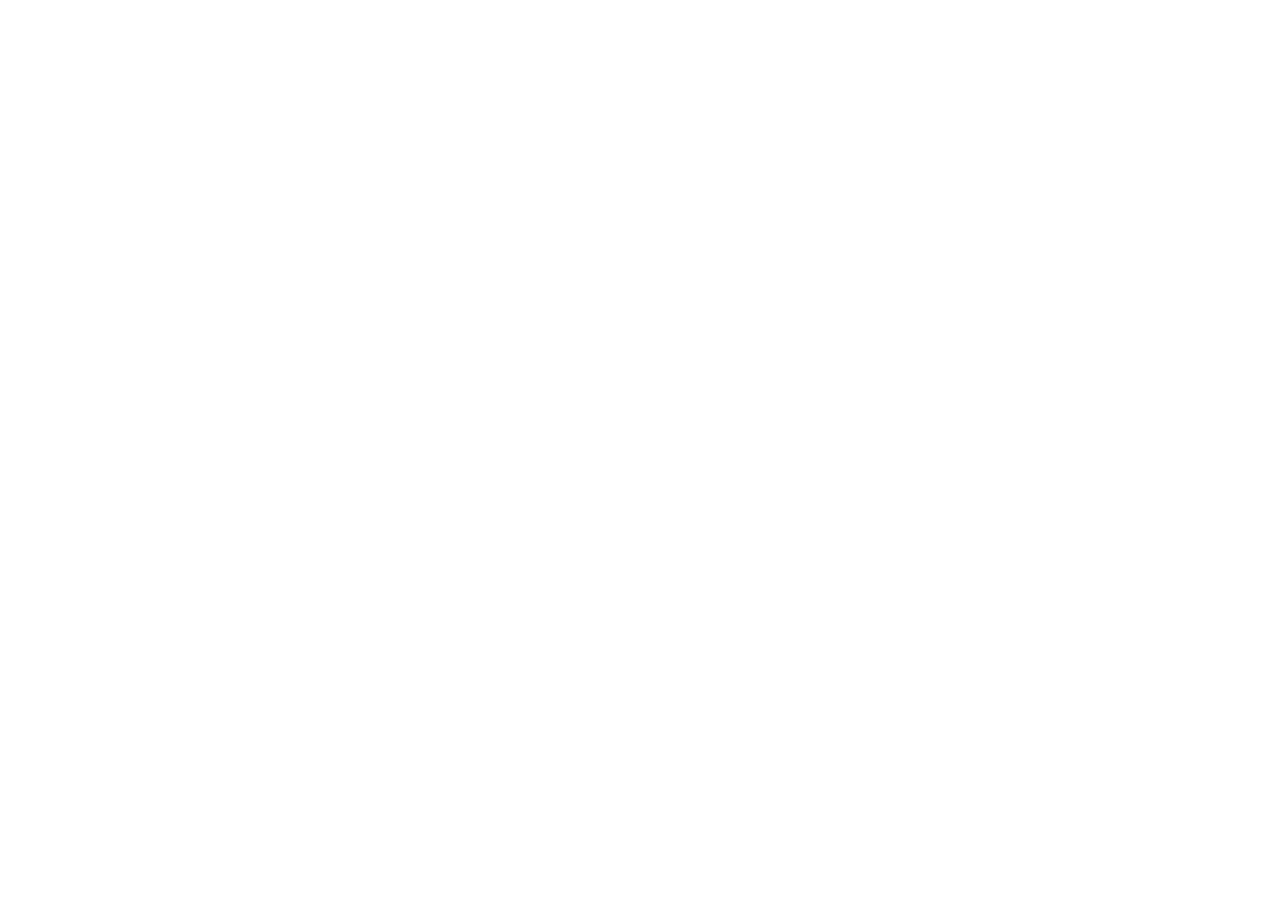
==== contact.html @ 31ed4f44 "Init : création du dépôt, arborescence des fichiers et structure HTML de base" ====
<!DOCTYPE html>
<html lang="fr">
<head>
 <meta charset="UTF-8">
 <meta name="viewport" content="width=device-width, initial-scale=1.0">
 <title>AfriConnect Summit — Contact</title>

 <!--CSS-->
 <link rel="stylesheet"href="css/stylesheet">
</head>

<body>
    <header></header>
    
    <nav></nav>

    <main>
        <section></section>
        <section>
            <form>

            </form>
        </section>
    </main>

    <footer></footer>

    <!--JavaScript-->
    <script src="js/main.js"></script>
</body>
</html>
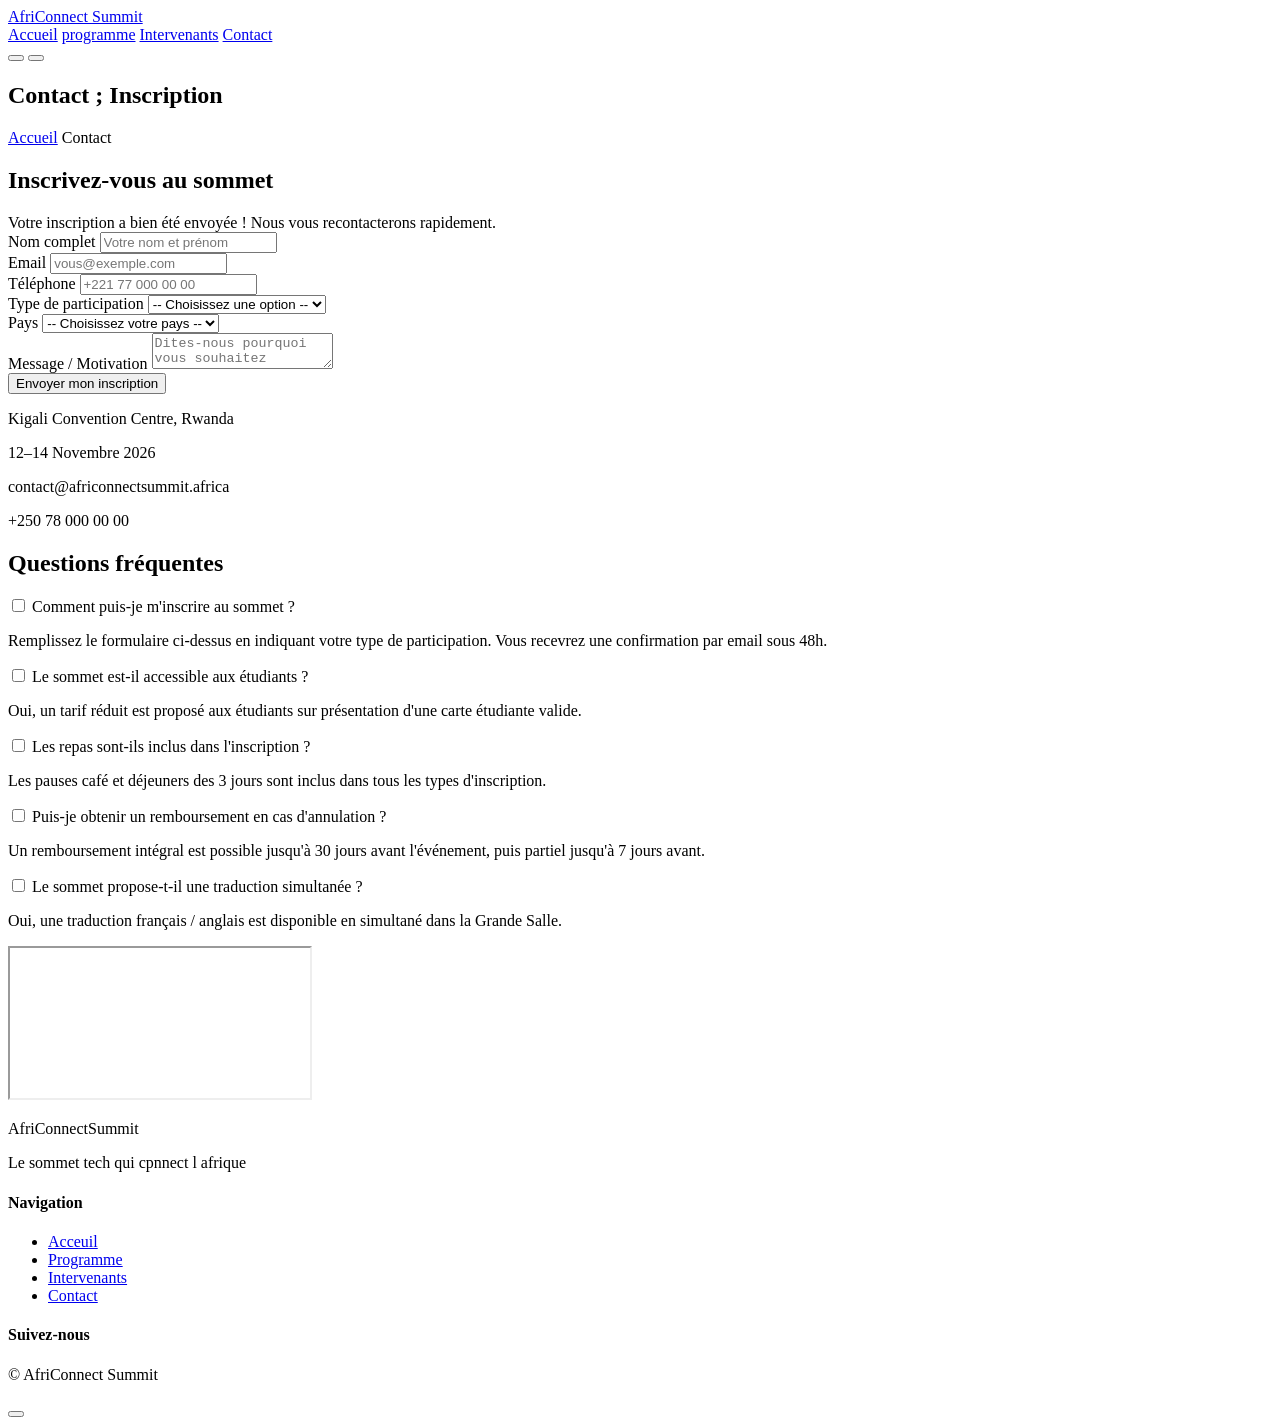
==== commit b2227948: "HTML : structure complete des 4 pages avec sections et contenu texte" ====
--- a/contact.html
+++ b/contact.html
@@ -10,20 +10,262 @@
 </head>
 
 <body>
-    <header></header>
-    
-    <nav></nav>
+    
+    <header class="navbar"id="navbar">
+        <div class="container navbar-inner">
+
+            <a href="index.html"class="logo">AfriConnect <span>Summit</span></a>
+
+    
+    <nav class="nav-links" id="navlinks">
+
+        <a href="index.html" class="active">Accueil</a>
+          <a href="programme.html" >programme</a>
+            <a href="intervenants.html">Intervenants</a>
+              <a href="contact.html">Contact</a>
+
+    </nav>
+    <div class="nav-buttons">
+        <!--Bouton dark/light mode-->
+        <button id="themeBtn" aria-label="changer de theme">
+            <i class="bi bi-moon-stars"></i>
+        </button>
+        <!--Bouton menu mobile(humburger)-->
+        <button id="themeBtn" aria-label="ouvrir le menu">
+             <i class="bi bi-list"></i>
+        </button>
+
+
+    </div>
+    </div>
+    
+    </header>
+
 
     <main>
-        <section></section>
+        <!-- ============================
+         BANNIÈRE INTERNE + FIL D'ARIANE
+         ============================ -->
+    <section class="hero-interne">
+      <div class="container">
+        <h1>Contact ; Inscription</h1>
+        <p class="breadcrumb">
+          <a href="index.html">Accueil</a>  Contact
+        </p>
+      </div>
+    </section>
+
         <section>
-            <form>
-
-            </form>
+            <div class="container contact-grid">
+
+        <!-- Colonne gauche : formulaire -->
+        <div class="contact-form-col">
+          <h2>Inscrivez-vous au sommet</h2>
+
+          <!-- Message affiché après une soumission réussie -->
+          <div class="success-message" id="successMessage">
+            <i class="bi bi-check-circle"></i>
+            Votre inscription a bien été envoyée ! Nous vous recontacterons rapidement.
+          </div>
+            
+<form id="contactForm" novalidate>
+
+            <div class="form-group">
+              <label for="name">Nom complet</label>
+              <input type="text" id="name" name="name" placeholder="Votre nom et prénom">
+              <span class="error-message"></span>
+            </div>
+
+            <div class="form-group">
+              <label for="email">Email</label>
+              <input type="email" id="email" name="email" placeholder="vous@exemple.com">
+              <span class="error-message"></span>
+            </div>
+
+            <div class="form-group">
+              <label for="phone">Téléphone</label>
+              <input type="tel" id="phone" name="phone" placeholder="+221 77 000 00 00">
+              <span class="error-message"></span>
+            </div>
+
+            <div class="form-group">
+              <label for="participation">Type de participation</label>
+              <select id="participation" name="participation">
+                <option value="">-- Choisissez une option --</option>
+                <option value="participant">Participant</option>
+                <option value="intervenant">Intervenant</option>
+                <option value="sponsor">Sponsor</option>
+                <option value="presse">Presse / Média</option>
+                <option value="benevole">Bénévole</option>
+              </select>
+              <span class="error-message"></span>
+            </div>
+
+            <div class="form-group">
+              <label for="country">Pays</label>
+              <select id="country" name="country">
+                <option value="">-- Choisissez votre pays --</option>
+                <option value="senegal">Sénégal</option>
+                <option value="cote-ivoire">Côte d'Ivoire</option>
+                <option value="ghana">Ghana</option>
+                <option value="nigeria">Nigeria</option>
+                <option value="kenya">Kenya</option>
+                <option value="rwanda">Rwanda</option>
+                <option value="tunisie">Niger</option>
+                <option value="cameroun">Cameroun</option>
+  
+                <option value="afrique-sud">Afrique du Sud</option>
+               
+              </select>
+              <span class="error-message"></span>
+            </div>
+
+            <div class="form-group">
+              <label for="message">Message / Motivation</label>
+              <textarea id="message" name="message" placeholder="Dites-nous pourquoi vous souhaitez participer (20 caractères minimum)"></textarea>
+              <span class="error-message"></span>
+            </div>
+
+            <button type="submit" class="btn btn-primary btn-block">Envoyer mon inscription</button>
+          </form>
+        </div>
+
+          <!-- Colonne droite : informations pratiques -->
+        <div class="contact-info-col">
+          <div class="info-box">
+            <p><i class="bi bi-geo-alt"></i> Kigali Convention Centre, Rwanda</p>
+            <p><i class="bi bi-calendar-event"></i> 12–14 Novembre 2026</p>
+            <p><i class="bi bi-envelope"></i> contact@africonnectsummit.africa</p>
+            <p><i class="bi bi-telephone"></i> +250 78 000 00 00</p>
+          </div>
+        </div>
+
+      </div>
+            
         </section>
+         <!-- ============================
+         FAQ — ACCORDÉON EN CSS PUR
+         ============================ -->
+    <section>
+      <div class="container">
+        <h2>Questions fréquentes</h2>
+
+        <div class="faq-list">
+
+          <div class="faq-item">
+            <input type="checkbox" id="faq1" class="faq-toggle">
+            <label for="faq1" class="faq-question">
+              Comment puis-je m'inscrire au sommet ?
+              <i class="bi bi-chevron-down"></i>
+            </label>
+            <div class="faq-answer">
+              <p>Remplissez le formulaire ci-dessus en indiquant votre type de participation. Vous recevrez une confirmation par email sous 48h.</p>
+            </div>
+          </div>
+
+          <div class="faq-item">
+            <input type="checkbox" id="faq2" class="faq-toggle">
+            <label for="faq2" class="faq-question">
+              Le sommet est-il accessible aux étudiants ?
+              <i class="bi bi-chevron-down"></i>
+            </label>
+            <div class="faq-answer">
+              <p>Oui, un tarif réduit est proposé aux étudiants sur présentation d'une carte étudiante valide.</p>
+            </div>
+          </div>
+
+          <div class="faq-item">
+            <input type="checkbox" id="faq3" class="faq-toggle">
+            <label for="faq3" class="faq-question">
+              Les repas sont-ils inclus dans l'inscription ?
+              <i class="bi bi-chevron-down"></i>
+            </label>
+            <div class="faq-answer">
+              <p>Les pauses café et déjeuners des 3 jours sont inclus dans tous les types d'inscription.</p>
+            </div>
+          </div>
+
+          <div class="faq-item">
+            <input type="checkbox" id="faq4" class="faq-toggle">
+            <label for="faq4" class="faq-question">
+              Puis-je obtenir un remboursement en cas d'annulation ?
+              <i class="bi bi-chevron-down"></i>
+            </label>
+            <div class="faq-answer">
+              <p>Un remboursement intégral est possible jusqu'à 30 jours avant l'événement, puis partiel jusqu'à 7 jours avant.</p>
+            </div>
+          </div>
+
+          <div class="faq-item">
+            <input type="checkbox" id="faq5" class="faq-toggle">
+            <label for="faq5" class="faq-question">
+              Le sommet propose-t-il une traduction simultanée ?
+              <i class="bi bi-chevron-down"></i>
+            </label>
+            <div class="faq-answer">
+              <p>Oui, une traduction français / anglais est disponible en simultané dans la Grande Salle.</p>
+            </div>
+          </div>
+
+        </div>
+
+        <!-- ============================
+             CARTE GOOGLE MAPS
+             ============================ -->
+        <div class="map-wrapper">
+          <iframe
+            src="https://www.google.com/maps?q=Kigali+Convention+Centre,+Rwanda&output=embed"
+            title="Localisation du Kigali Convention Centre"
+            loading="lazy"
+            allowfullscreen>
+          </iframe>
+        </div>
+
+      </div>
+    </section>
     </main>
 
-    <footer></footer>
+    <!--Footer-->
+
+    
+<footer class="footer">
+        <div class="container footer-grid">
+            <div>
+                <p class="Logo">AfriConnect<span>Summit</span></p>
+                <p>Le sommet tech qui cpnnect l afrique</p>
+
+
+            </div>
+        </div>
+        <div>
+            <h4>Navigation</h4>
+            <ul>
+                <li><a href="index.html">Acceuil</a></li>
+                 <li><a href="programme.html">Programme</a></li>
+                  <li><a href="intervenants.html">Intervenants</a></li>
+                   <li><a href="contact.html">Contact</a></li>
+
+            </ul>
+        </div>
+        <div>
+            <h4>Suivez-nous</h4>
+            <div class="socials">
+                <a href="#" aria-label="Twitter"><i class="bi bi-twitter-x"></i></a>
+                 <a href="#" aria-label="Linkedin"><i class="bi bi-linkedin"></i></a>
+                  <a href="#" aria-label="Instagram"><i class="bi bi-instagram"></i></a>
+            </div>
+        </div>
+
+        <p class="copyright">&copy <span id="year"></span>AfriConnect Summit</p>
+
+    
+
+    <!--Bouton retour en haut-->
+    <button id="backToTop" aria-label="Retour en haut">
+        <i class="bi bi-arrow-up"></i>
+    </button>
+
+    </footer>
 
     <!--JavaScript-->
     <script src="js/main.js"></script>
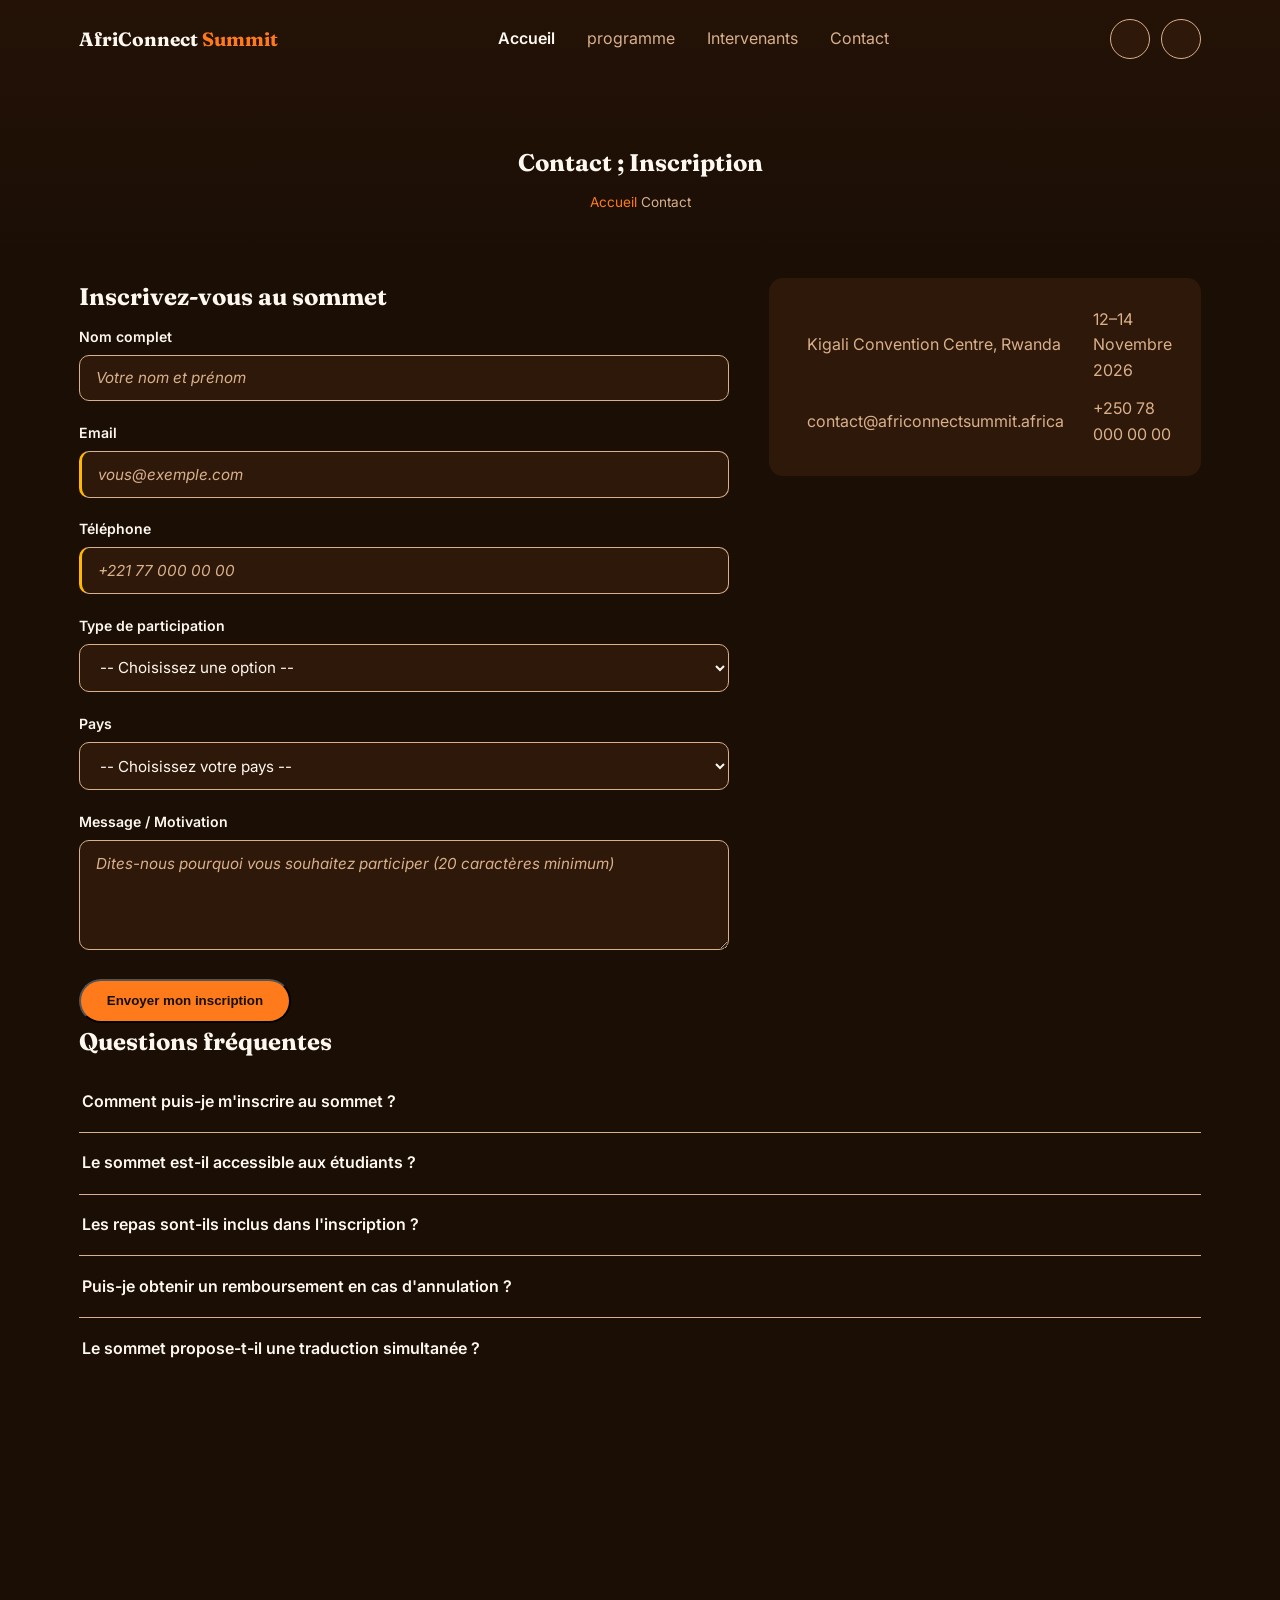
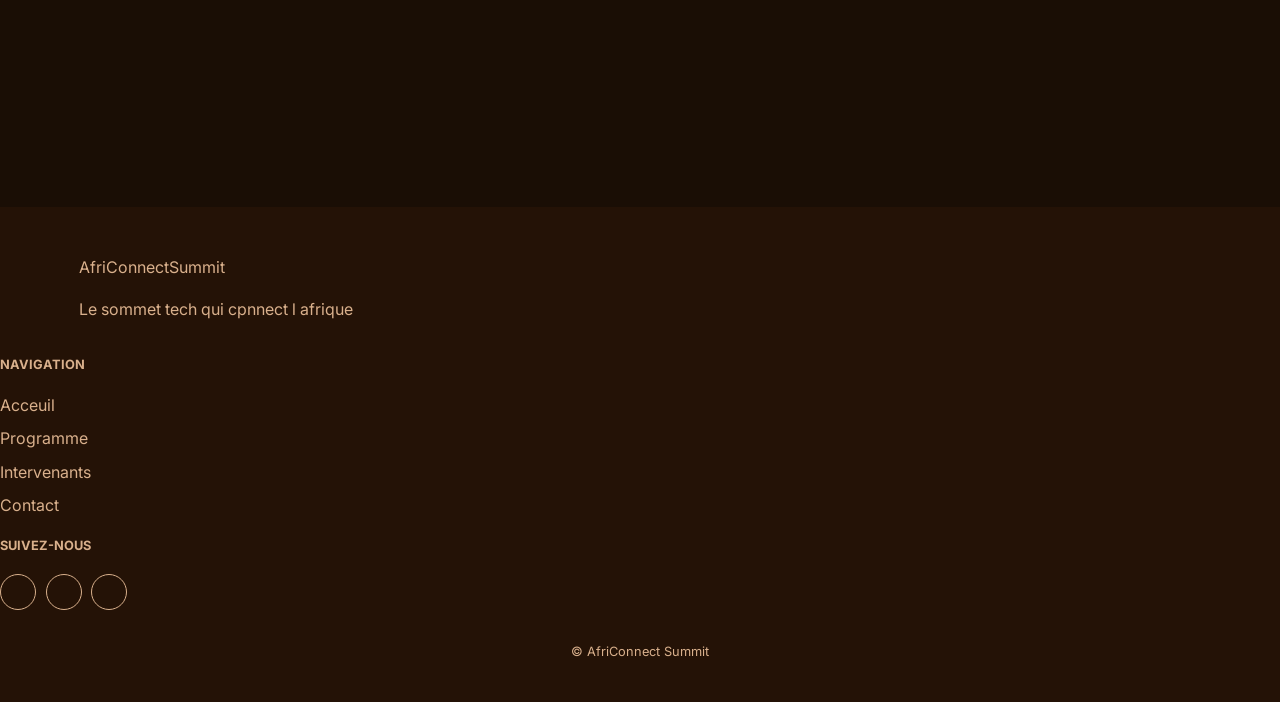
==== commit 5900b0f6: "CSS: mise en place complete des 4 pages,variables, responsive et palette de couleurs" ====
--- a/contact.html
+++ b/contact.html
@@ -6,7 +6,7 @@
  <title>AfriConnect Summit — Contact</title>
 
  <!--CSS-->
- <link rel="stylesheet"href="css/stylesheet">
+ <link rel="stylesheet"href="css/style.css">
 </head>
 
 <body>
--- a/css/style.css
+++ b/css/style.css
@@ -0,0 +1,548 @@
+/* ==========================================================
+   AfriConnect Summit — style.css
+   Palette : fond brun chocolat/blanc + accent orange vif + accent ambre
+   Polices : Fraunces (titres) + Inter (texte)
+   ========================================================== */
+
+@import url('https://fonts.googleapis.com/css2?family=Fraunces:wght@600;700&family=Inter:wght@400;600;700&display=swap');
+
+/* ----------------------------------------------------------
+   1. VARIABLES CSS
+   ---------------------------------------------------------- */
+:root {
+  --bg: #1a0e05;            /* fond brun chocolat foncé */
+  --bg-alt: #241206;        /* fond des sections alternées */
+  --surface: #2e1809;       /* fond des cartes */
+  --text: #fff8f0;          /* texte principal (blanc chaud) */
+  --text-muted: #d9b08c;    /* texte secondaire (tan clair) */
+  --primary: #ff7a1a;       /* orange vif (accent principal) */
+  --secondary: #ffb703;     /* ambre / orange clair (accent secondaire) */
+  --radius: 14px;
+  --transition: 0.25s ease;
+}
+
+/* Mode clair : blanc pur */
+body.light {
+  --bg: #ffffff;
+  --bg-alt: #fff4ea;
+  --surface: #fff8f2;
+  --text: #2b1608;
+  --text-muted: #8a5a34;
+}
+
+/* ----------------------------------------------------------
+   2. RESET DE BASE
+   ---------------------------------------------------------- */
+* { box-sizing: border-box; }
+
+body {
+  margin: 0;
+  font-family: 'Inter', sans-serif;
+  background: var(--bg);
+  color: var(--text);
+  line-height: 1.6;
+  transition: background var(--transition), color var(--transition);
+}
+
+h1, h2, h3 { font-family: 'Fraunces', serif; margin: 0 0 0.6rem; }
+p { margin: 0 0 1rem; color: var(--text-muted); }
+img { max-width: 100%; display: block; border-radius: var(--radius); }
+a { color: inherit; text-decoration: none; }
+ul { list-style: none; padding: 0; margin: 0; }
+
+.container { max-width: 1160px; margin: 0 auto; padding: 0 1.2rem; }
+
+.btn {
+  display: inline-block;
+  padding: 0.8rem 1.6rem;
+  border-radius: 999px;
+  font-weight: 600;
+  transition: transform var(--transition), background var(--transition);
+}
+.btn:hover { transform: translateY(-2px); }
+.btn-primary { background: var(--primary); color: #14100a; }
+.btn-ghost { border: 1px solid var(--text-muted); }
+
+/* ----------------------------------------------------------
+   3. NAVBAR
+   ---------------------------------------------------------- */
+.navbar {
+  position: fixed;
+  top: 0; left: 0; right: 0;
+  z-index: 100;
+  padding: 1.2rem 0;
+  transition: background var(--transition), box-shadow var(--transition);
+}
+.navbar.scrolled { background: var(--bg); box-shadow: 0 4px 20px rgba(0,0,0,0.25); }
+.navbar-inner { display: flex; align-items: center; justify-content: space-between; }
+
+.logo { font-family: 'Fraunces', serif; font-weight: 700; font-size: 1.2rem; }
+.logo span { color: var(--primary); }
+
+.nav-links { display: flex; gap: 2rem; }
+.nav-links a { color: var(--text-muted); transition: color var(--transition); }
+.nav-links a:hover, .nav-links a.active { color: var(--text); }
+
+.nav-buttons { display: flex; gap: 0.7rem; }
+#themeBtn, #menuBtn {
+  width: 40px; height: 40px;
+  border-radius: 50%;
+  border: 1px solid var(--text-muted);
+  background: var(--surface);
+  color: var(--text);
+  cursor: pointer;
+}
+#menuBtn { display: none; }
+
+/* ----------------------------------------------------------
+   4. HERO
+   ---------------------------------------------------------- */
+.hero {
+  min-height: 100vh;
+  display: flex;
+  align-items: center;
+  padding-top: 6rem;
+  background: linear-gradient(180deg, var(--bg-alt), var(--bg));
+}
+.hero-inner { display: flex; flex-wrap: wrap; gap: 3rem; align-items: center; }
+.hero-text { flex: 1 1 480px; }
+
+.tag {
+  color: var(--primary);
+  font-weight: 700;
+  font-size: 0.85rem;
+  letter-spacing: 0.1em;
+  text-transform: uppercase;
+}
+.hero-text h1 { font-size: clamp(2.2rem, 5vw, 3.6rem); }
+.hero-btns { display: flex; gap: 1rem; margin-top: 1.5rem; flex-wrap: wrap; }
+
+.countdown-box {
+  flex: 1 1 340px;
+  background: var(--surface);
+  border-radius: 20px;
+  padding: 1.5rem;
+}
+.countdown-title {
+  font-size: 0.85rem;
+  text-transform: uppercase;
+  letter-spacing: 0.1em;
+  color: var(--text-muted);
+}
+.countdown {
+  display: grid;
+  grid-template-columns: repeat(4, 1fr);
+  gap: 0.8rem;
+  text-align: center;
+}
+.flap { background: var(--bg-alt); border-radius: var(--radius); padding: 1rem 0.3rem; }
+.flap span {
+  display: block;
+  font-family: 'Fraunces', serif;
+  font-size: 1.8rem;
+  font-weight: 700;
+  color: var(--primary);
+}
+.flap small { font-size: 0.65rem; color: var(--text-muted); text-transform: uppercase; }
+
+/* ----------------------------------------------------------
+   5. CHIFFRES CLÉS
+   ---------------------------------------------------------- */
+.stats { background: var(--bg-alt); padding: 5rem 0; }
+.stats-grid {
+  display: grid;
+  grid-template-columns: repeat(4, 1fr);
+  gap: 2rem;
+  text-align: center;
+}
+.stat-number {
+  font-family: 'Fraunces', serif;
+  font-size: 2.4rem;
+  font-weight: 700;
+  color: var(--primary);
+  display: block;
+}
+
+/* ----------------------------------------------------------
+   6. POURQUOI PARTICIPER
+   ---------------------------------------------------------- */
+.why { padding: 5rem 0; }
+.why-grid { display: flex; flex-wrap: wrap; gap: 1.5rem; margin-top: 2rem; }
+.why-card {
+  flex: 1 1 260px;
+  background: var(--surface);
+  border-radius: var(--radius);
+  padding: 1.8rem;
+  transition: transform var(--transition);
+}
+.why-card:hover { transform: translateY(-4px); }
+.why-card i { font-size: 1.6rem; color: var(--secondary); }
+
+/* ----------------------------------------------------------
+   7. INTERVENANTS
+   ---------------------------------------------------------- */
+.speakers { padding: 5rem 0; background: var(--bg-alt); }
+.speakers-grid {
+  display: grid;
+  grid-template-columns: repeat(4, 1fr);
+  gap: 1.5rem;
+  margin-top: 2rem;
+}
+.speaker-card {
+  background: var(--surface);
+  border-radius: var(--radius);
+  padding: 1rem;
+  text-align: center;
+  transition: transform var(--transition), box-shadow var(--transition);
+}
+.speaker-card:hover { transform: translateY(-5px); box-shadow: 0 12px 30px rgba(0,0,0,0.25); }
+.speaker-card img { aspect-ratio: 1/1; object-fit: cover; margin-bottom: 0.8rem; }
+
+.see-more { text-align: center; margin-top: 2rem; }
+.see-more a { color: var(--primary); font-weight: 600; }
+
+/* ----------------------------------------------------------
+   8. SPONSORS
+   ---------------------------------------------------------- */
+.sponsors { padding: 5rem 0; text-align: center; }
+.tier-label { text-transform: uppercase; letter-spacing: 0.1em; font-size: 0.75rem; margin-top: 1.5rem; }
+.sponsor-row { display: flex; flex-wrap: wrap; justify-content: center; gap: 1rem; }
+.sponsor-row span { background: var(--surface); border-radius: var(--radius); padding: 0.8rem 1.4rem; }
+.tier-or span { font-size: 1.2rem; padding: 1.2rem 2rem; }
+.tier-argent span { font-size: 1rem; }
+.tier-bronze span { font-size: 0.85rem; opacity: 0.8; }
+
+/* ----------------------------------------------------------
+   9. FOOTER
+   ---------------------------------------------------------- */
+.footer { background: var(--bg-alt); padding: 3rem 0 1.5rem; }
+.footer-grid { display: flex; flex-wrap: wrap; gap: 2rem; justify-content: space-between; }
+.footer h4 { font-size: 0.8rem; text-transform: uppercase; color: var(--text-muted); }
+.footer ul li { margin-bottom: 0.5rem; }
+.footer a { color: var(--text-muted); }
+.footer a:hover { color: var(--primary); }
+
+.socials { display: flex; gap: 0.6rem; }
+.socials a {
+  width: 36px; height: 36px;
+  border: 1px solid var(--text-muted);
+  border-radius: 50%;
+  display: flex; align-items: center; justify-content: center;
+}
+
+.copyright { text-align: center; margin-top: 2rem; font-size: 0.8rem; }
+
+#backToTop {
+  position: fixed;
+  bottom: 1.5rem; right: 1.5rem;
+  width: 46px; height: 46px;
+  border-radius: 50%;
+  border: none;
+  background: var(--primary);
+  color: #14100a;
+  cursor: pointer;
+  display: none;
+}
+
+/* ----------------------------------------------------------
+   10. RESPONSIVE
+   ---------------------------------------------------------- */
+@media (max-width: 768px) {
+  .nav-links {
+    display: none;
+    position: absolute;
+    top: 100%; left: 0; right: 0;
+    background: var(--bg);
+    flex-direction: column;
+    padding: 1.5rem;
+    gap: 1.2rem;
+  }
+  .nav-links.open { display: flex; }
+  #menuBtn { display: block; }
+  .stats-grid { grid-template-columns: repeat(2, 1fr); }
+  .speakers-grid { grid-template-columns: repeat(2, 1fr); }
+}
+
+@media (max-width: 480px) {
+  .speakers-grid { grid-template-columns: 1fr; }
+  .countdown { gap: 0.4rem; }
+  .flap span { font-size: 1.3rem; }
+}
+
+/* ----------------------------------------------------------
+   11. PAGES INTERNES
+   ---------------------------------------------------------- */
+.hero-interne {
+  padding: 9rem 0 3rem;
+  text-align: center;
+  background: linear-gradient(180deg, var(--bg-alt), var(--bg));
+}
+.breadcrumb { font-size: 0.85rem; color: var(--text-muted); margin-top: 0.5rem; }
+.breadcrumb a { color: var(--primary); }
+
+/* ----------------------------------------------------------
+   12. FILTRES D'INTERVENANTS
+   ---------------------------------------------------------- */
+.filters { display: flex; flex-wrap: wrap; justify-content: center; gap: 0.8rem; margin: 2rem 0 3rem; }
+.filter-btn {
+  padding: 0.6rem 1.3rem;
+  border-radius: 999px;
+  border: 1px solid var(--text-muted);
+  background: transparent;
+  color: var(--text);
+  cursor: pointer;
+  font-family: 'Inter', sans-serif;
+  font-size: 0.9rem;
+  transition: background var(--transition), border-color var(--transition), color var(--transition);
+}
+.filter-btn:hover { border-color: var(--primary); }
+.filter-btn.active {
+  background: var(--primary);
+  border-color: var(--primary);
+  color: #14100a;
+  font-weight: 600;
+}
+
+/* ----------------------------------------------------------
+   13. GRILLE DE 9 INTERVENANTS
+   ---------------------------------------------------------- */
+.all-speakers-grid { display: grid; grid-template-columns: repeat(3, 1fr); gap: 1.6rem; padding-bottom: 4rem; }
+.all-speakers-grid .speaker-card:hover { transform: translateY(-6px); box-shadow: 0 14px 34px rgba(0,0,0,0.28); }
+.speaker-tag {
+  display: inline-block;
+  margin-top: 0.4rem;
+  font-size: 0.7rem;
+  text-transform: uppercase;
+  letter-spacing: 0.08em;
+  color: var(--secondary);
+}
+
+@media (max-width: 768px) { .all-speakers-grid { grid-template-columns: repeat(2, 1fr); } }
+@media (max-width: 480px) { .all-speakers-grid { grid-template-columns: 1fr; } }
+@media (min-width: 1200px) { .hero-inner { gap: 5rem; } }
+
+/* ----------------------------------------------------------
+   14. APPARITION AU SCROLL
+   ---------------------------------------------------------- */
+.reveal { opacity: 0; transform: translateY(20px); transition: opacity 0.7s ease, transform 0.7s ease; }
+.reveal.is-visible { opacity: 1; transform: translateY(0); }
+
+/* ----------------------------------------------------------
+   15. ONGLETS DU PROGRAMME
+   ---------------------------------------------------------- */
+.tabs { display: flex; justify-content: center; gap: 0.8rem; margin: 2rem 0; }
+.tab-btn {
+  padding: 0.7rem 1.6rem;
+  border-radius: 999px;
+  border: 1px solid var(--text-muted);
+  background: transparent;
+  color: var(--text);
+  cursor: pointer;
+  font-family: 'Inter', sans-serif;
+  font-weight: 600;
+  transition: background var(--transition), border-color var(--transition), color var(--transition);
+}
+.tab-btn.active { background: var(--primary); border-color: var(--primary); color: #14100a; }
+
+.day-panel { display: none; }
+.day-panel.active { display: block; }
+
+.schedule-table {
+  width: 100%;
+  border-collapse: collapse;
+  background: var(--surface);
+  border-radius: var(--radius);
+  overflow: hidden;
+}
+.schedule-table th, .schedule-table td { padding: 0.9rem 1rem; text-align: left; font-size: 0.9rem; }
+.schedule-table thead { background: var(--primary); color: #14100a; }
+.schedule-table tbody tr:nth-child(even) { background: var(--bg-alt); }
+
+/* ----------------------------------------------------------
+   16. THÉMATIQUES (grille 2x2)
+   ---------------------------------------------------------- */
+.thematics-grid { display: grid; grid-template-columns: repeat(2, 1fr); gap: 1.5rem; margin-top: 2rem; }
+.thematic-card {
+  background: var(--surface);
+  border-radius: var(--radius);
+  padding: 1.8rem;
+  transition: transform var(--transition);
+}
+.thematic-card:hover { transform: translateY(-4px); }
+.thematic-card i { font-size: 1.6rem; color: var(--secondary); margin-bottom: 0.6rem; display: block; }
+
+@media (max-width: 768px) {
+  .thematics-grid { grid-template-columns: 1fr; }
+  .schedule-table { font-size: 0.8rem; }
+  .schedule-table th, .schedule-table td { padding: 0.6rem 0.5rem; }
+}
+
+/* ----------------------------------------------------------
+   17. PAGE CONTACT
+   ---------------------------------------------------------- */
+.contact-grid { display: flex; flex-wrap: wrap; gap: 2.5rem; align-items: flex-start; }
+.contact-form-col { flex: 1 1 560px; }
+.contact-info-col { flex: 1 1 320px; }
+
+.form-group { margin-bottom: 1.3rem; }
+.form-group label { display: block; margin-bottom: 0.4rem; font-size: 0.88rem; font-weight: 600; }
+.form-group input, .form-group select, .form-group textarea {
+  width: 100%;
+  padding: 0.8rem 1rem;
+  border-radius: 10px;
+  border: 1px solid var(--text-muted);
+  background: var(--surface);
+  color: var(--text);
+  font-family: 'Inter', sans-serif;
+  font-size: 0.95rem;
+  transition: border-color var(--transition);
+}
+.form-group textarea { resize: vertical; min-height: 110px; }
+.form-group input:focus, .form-group select:focus, .form-group textarea:focus {
+  outline: none;
+  border-color: var(--secondary);
+}
+.form-group input.valid, .form-group select.valid, .form-group textarea.valid { border-color: #2fbf71; }
+.form-group input.invalid, .form-group select.invalid, .form-group textarea.invalid { border-color: #e2513f; }
+
+.error-message { display: none; color: #e2513f; font-size: 0.8rem; margin-top: 0.35rem; }
+.form-group.has-error .error-message { display: block; }
+
+.success-message {
+  display: none;
+  background: rgba(255, 183, 3, 0.15);
+  border: 1px solid var(--secondary);
+  color: var(--text);
+  padding: 1rem 1.2rem;
+  border-radius: var(--radius);
+  margin-bottom: 1.3rem;
+}
+.success-message.show { display: block; }
+
+.info-box { background: var(--surface); border-radius: var(--radius); padding: 1.8rem; margin-bottom: 1.5rem; }
+.info-box p { display: flex; align-items: center; gap: 0.6rem; margin-bottom: 0.8rem; }
+.info-box i { color: var(--primary); }
+
+/* ----------------------------------------------------------
+   18. FAQ — ACCORDÉON EN CSS PUR
+   ---------------------------------------------------------- */
+.faq-item { border-bottom: 1px solid var(--text-muted); }
+.faq-toggle { display: none; }
+.faq-question { display: flex; justify-content: space-between; align-items: center; padding: 1.1rem 0.2rem; cursor: pointer; font-weight: 600; }
+.faq-question i { transition: transform 0.3s ease; }
+.faq-answer { max-height: 0; overflow: hidden; transition: max-height 0.4s ease; }
+.faq-answer p { padding: 0 0.2rem 1.1rem; }
+.faq-toggle:checked ~ .faq-answer { max-height: 300px; }
+.faq-toggle:checked ~ .faq-question i { transform: rotate(180deg); }
+
+/* ----------------------------------------------------------
+   19. CARTE GOOGLE MAPS
+   ---------------------------------------------------------- */
+.map-wrapper { border-radius: var(--radius); overflow: hidden; margin-top: 3rem; }
+.map-wrapper iframe { width: 100%; height: 380px; border: 0; display: block; }
+
+@media (max-width: 768px) { .contact-grid { flex-direction: column; } }
+
+/* ==========================================================
+   20. SÉLECTEURS AVANCÉS
+   ========================================================== */
+.faq-list > .faq-item:last-child { border-bottom: none; }
+.hero-interne h1 + .breadcrumb { animation: fadeInDown 0.6s ease both; animation-delay: 0.15s; }
+.filter-btn.active ~ .filter-btn { opacity: 0.7; }
+input[type="email"], input[type="tel"] { border-left: 3px solid var(--secondary); }
+.filter-btn:not(.active) { opacity: 0.75; }
+.all-speakers-grid .speaker-card:nth-child(3n+2) { transform: translateY(10px); }
+.all-speakers-grid .speaker-card:nth-child(3n+2):hover { transform: translateY(4px); }
+.nav-links a:first-child { font-weight: 600; }
+
+/* ==========================================================
+   21. PSEUDO-ÉLÉMENTS
+   ========================================================== */
+::selection { background: var(--primary); color: #14100a; }
+.form-group input::placeholder, .form-group textarea::placeholder { color: var(--text-muted); font-style: italic; }
+.hero-desc::first-letter {
+  font-family: 'Fraunces', serif;
+  font-size: 1.8em;
+  font-weight: 700;
+  color: var(--primary);
+}
+.why-card { position: relative; overflow: hidden; }
+.why-card::before {
+  content: "”";
+  position: absolute;
+  top: -0.6rem;
+  right: 0.8rem;
+  font-family: 'Fraunces', serif;
+  font-size: 5rem;
+  color: var(--primary);
+  opacity: 0.12;
+  pointer-events: none;
+}
+.check-list { list-style: disc; padding-left: 1.2rem; }
+.check-list li { margin-bottom: 0.5rem; color: var(--text-muted); }
+.check-list li::marker { color: var(--secondary); font-size: 1.1em; }
+
+/* ==========================================================
+   22. POSITIONNEMENT AVANCÉ
+   ========================================================== */
+.tabs {
+  position: sticky;
+  top: 80px;
+  background: var(--bg);
+  z-index: 10;
+  padding-top: 1rem;
+  padding-bottom: 1rem;
+}
+
+/* ==========================================================
+   23. GRID AVANCÉ : grid-template-areas
+   ========================================================== */
+.info-box {
+  display: grid;
+  grid-template-areas:
+    "loc   date"
+    "email phone";
+  gap: 0.8rem 1.2rem;
+}
+.info-box .info-loc   { grid-area: loc; }
+.info-box .info-date  { grid-area: date; }
+.info-box .info-email { grid-area: email; }
+.info-box .info-phone { grid-area: phone; }
+.info-box p { margin: 0; }
+
+@media (max-width: 480px) {
+  .info-box { grid-template-areas: "loc" "date" "email" "phone"; }
+}
+
+/* ==========================================================
+   24. ANIMATIONS CSS PURES
+   ========================================================== */
+@keyframes fadeInDown {
+  from { opacity: 0; transform: translateY(-12px); }
+  to   { opacity: 1; transform: translateY(0); }
+}
+.hero-interne h1 { animation: fadeInDown 0.6s ease both; }
+
+@keyframes glow {
+  0%, 100% { text-shadow: 0 0 0 transparent; }
+  50%      { text-shadow: 0 0 12px rgba(255, 122, 26, 0.6); }
+}
+.tag { animation: glow 3s ease-in-out infinite; }
+
+.speaker-card img { filter: grayscale(60%); transition: filter var(--transition); }
+.speaker-card:hover img { filter: grayscale(0%); }
+
+/* ==========================================================
+   25. COULEURS AVANCÉES
+   ========================================================== */
+.hero {
+  background:
+    radial-gradient(circle at 80% 20%, rgba(255, 183, 3, 0.18), transparent 55%),
+    linear-gradient(180deg, var(--bg-alt), var(--bg));
+}
+.countdown-box {
+  background:
+    radial-gradient(circle at 50% 0%, rgba(255, 122, 26, 0.08), transparent 70%),
+    var(--surface);
+}
+.check-list li::marker { color: hsl(30, 100%, 55%);}
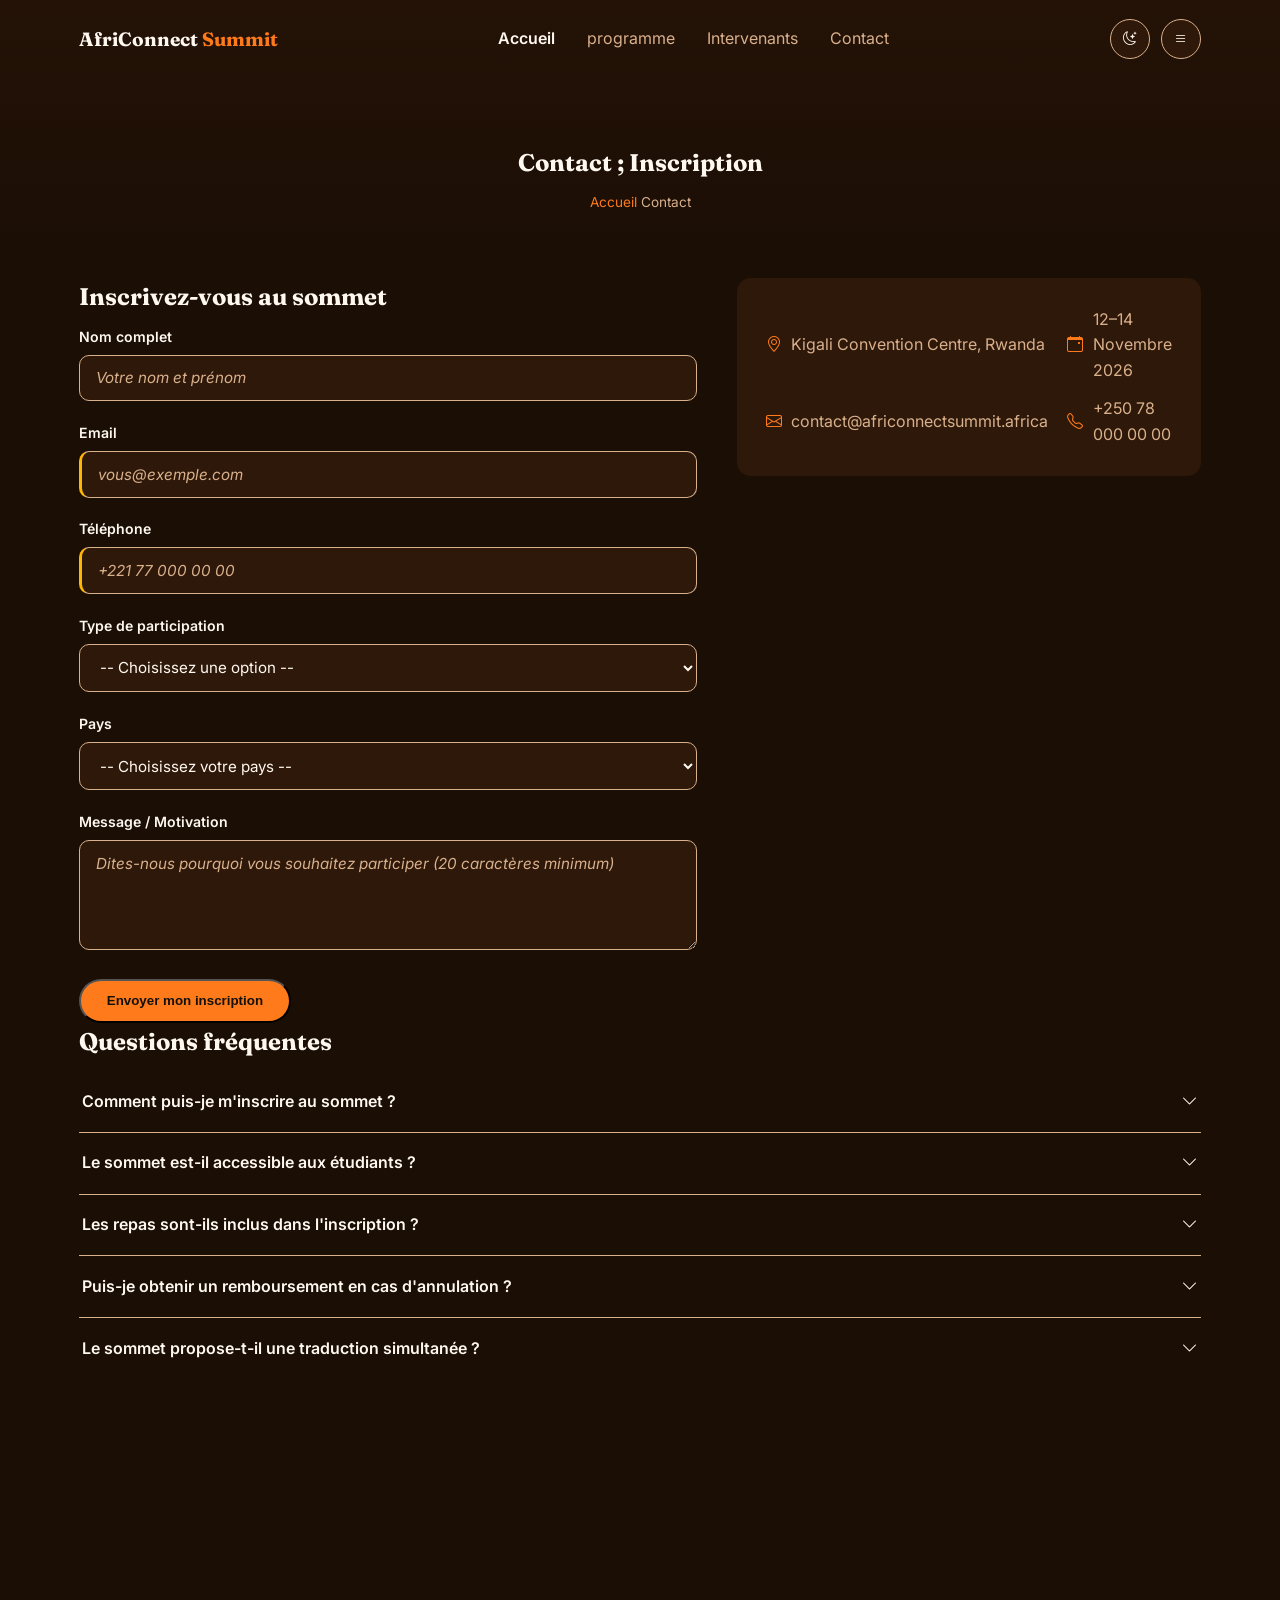
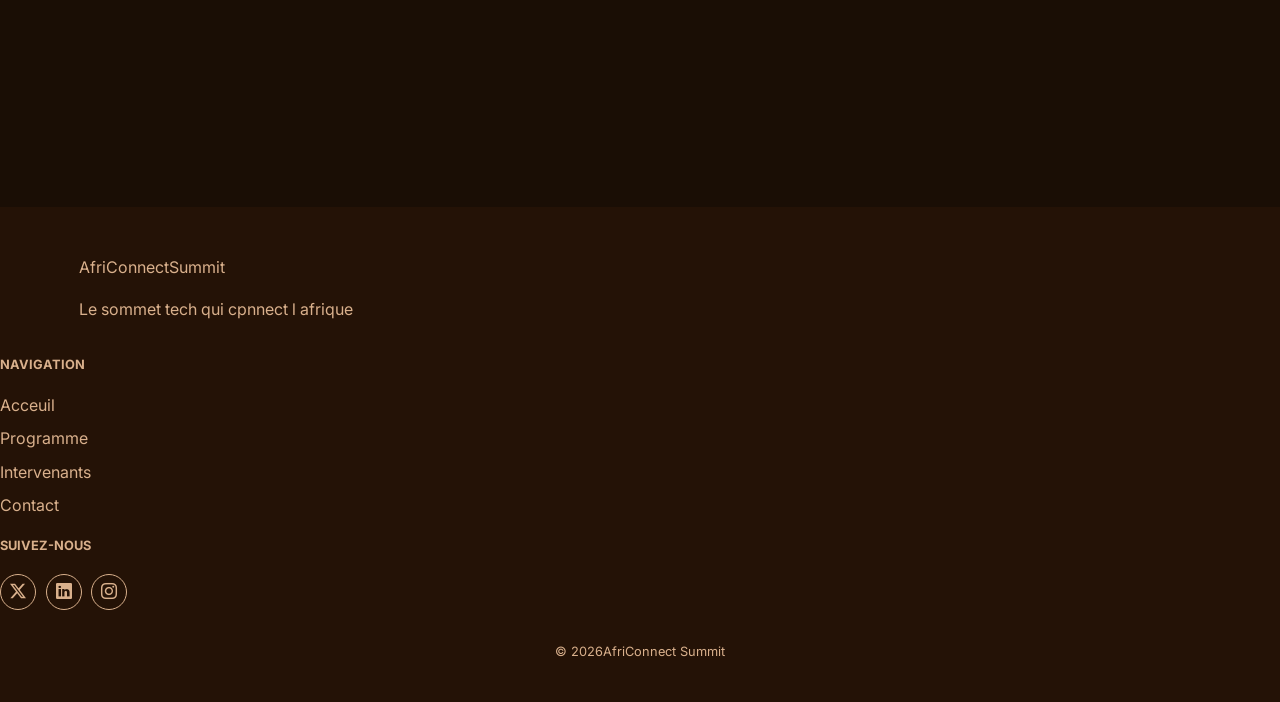
==== commit d7a854a7: "JavaScript: annee dynamique, dark mode et navbar dynamique au scroll" ====
--- a/contact.html
+++ b/contact.html
@@ -5,6 +5,8 @@
  <meta name="viewport" content="width=device-width, initial-scale=1.0">
  <title>AfriConnect Summit — Contact</title>
 
+ <!--Icones(CDN Boostrap Icons)-->
+<link rel="stylesheet" href="https://cdn.jsdelivr.net/npm/bootstrap-icons@1.11.3/font/bootstrap-icons.css">
  <!--CSS-->
  <link rel="stylesheet"href="css/style.css">
 </head>
